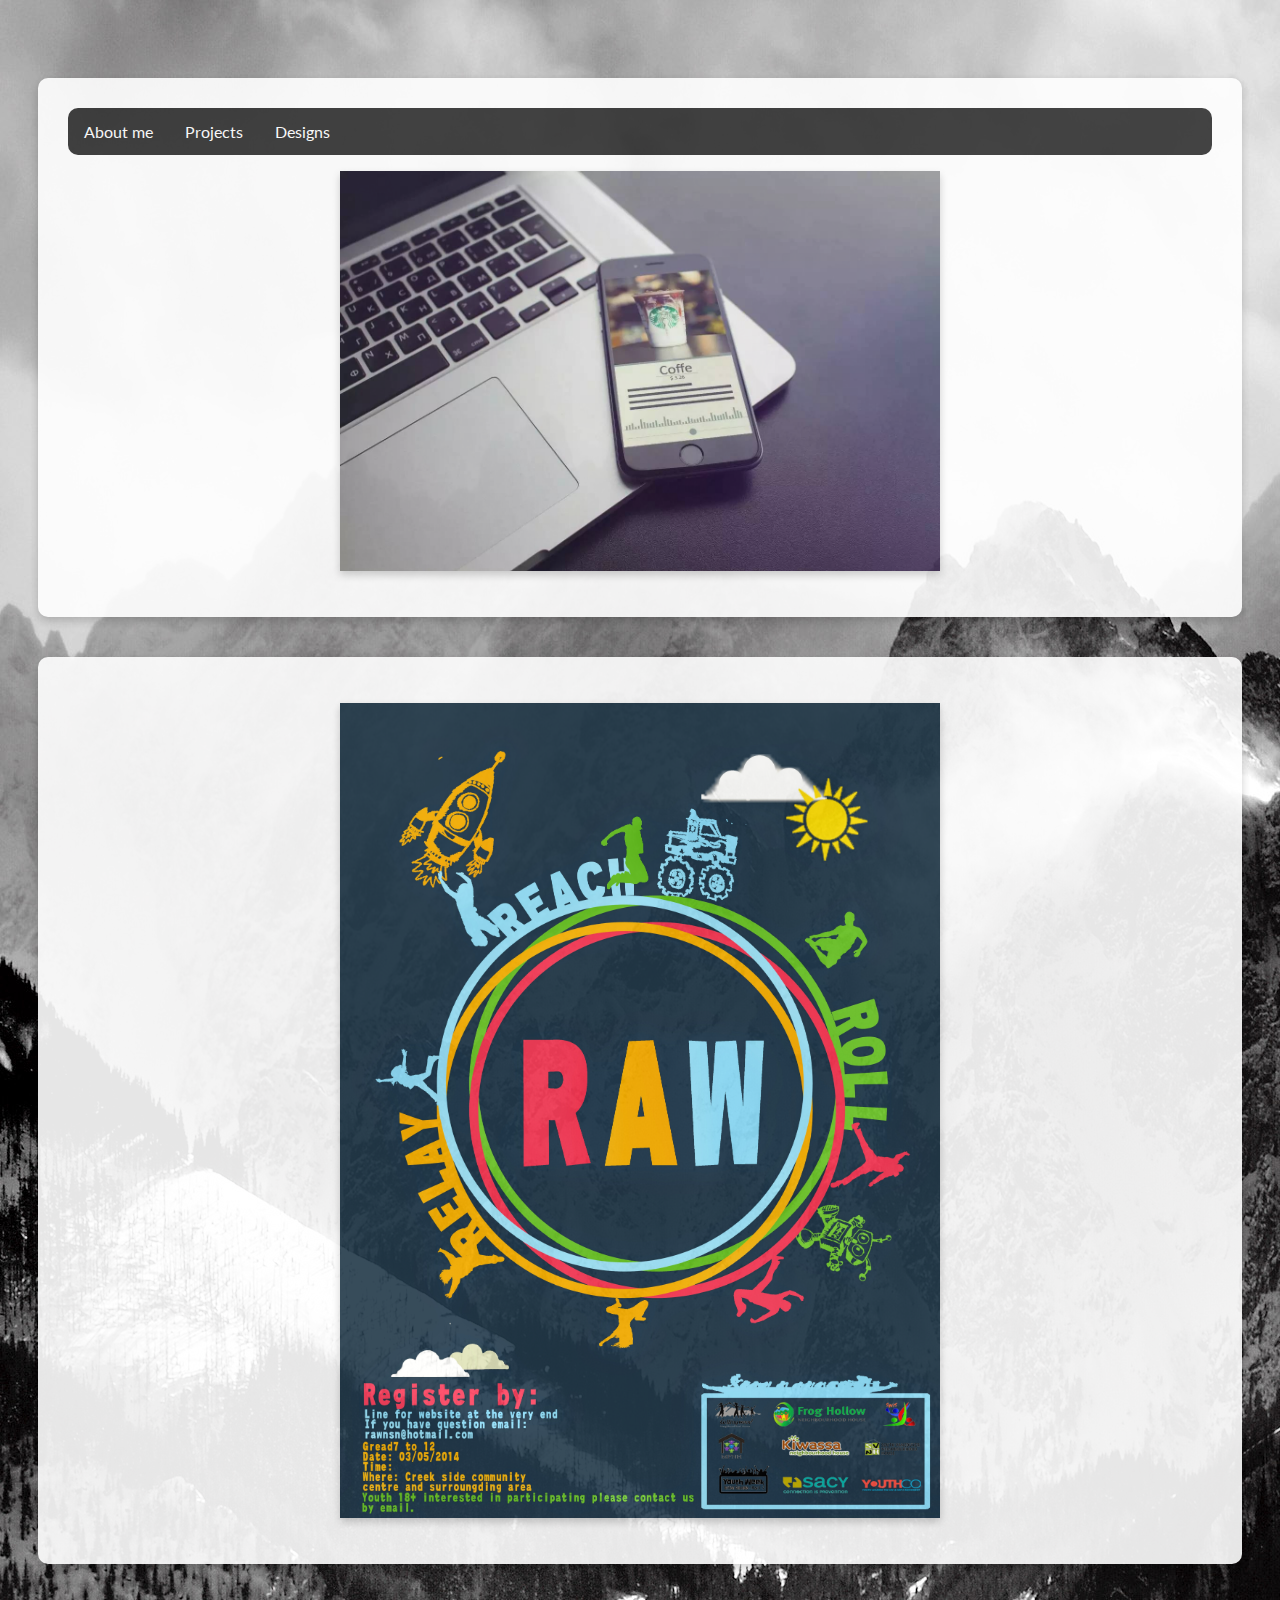
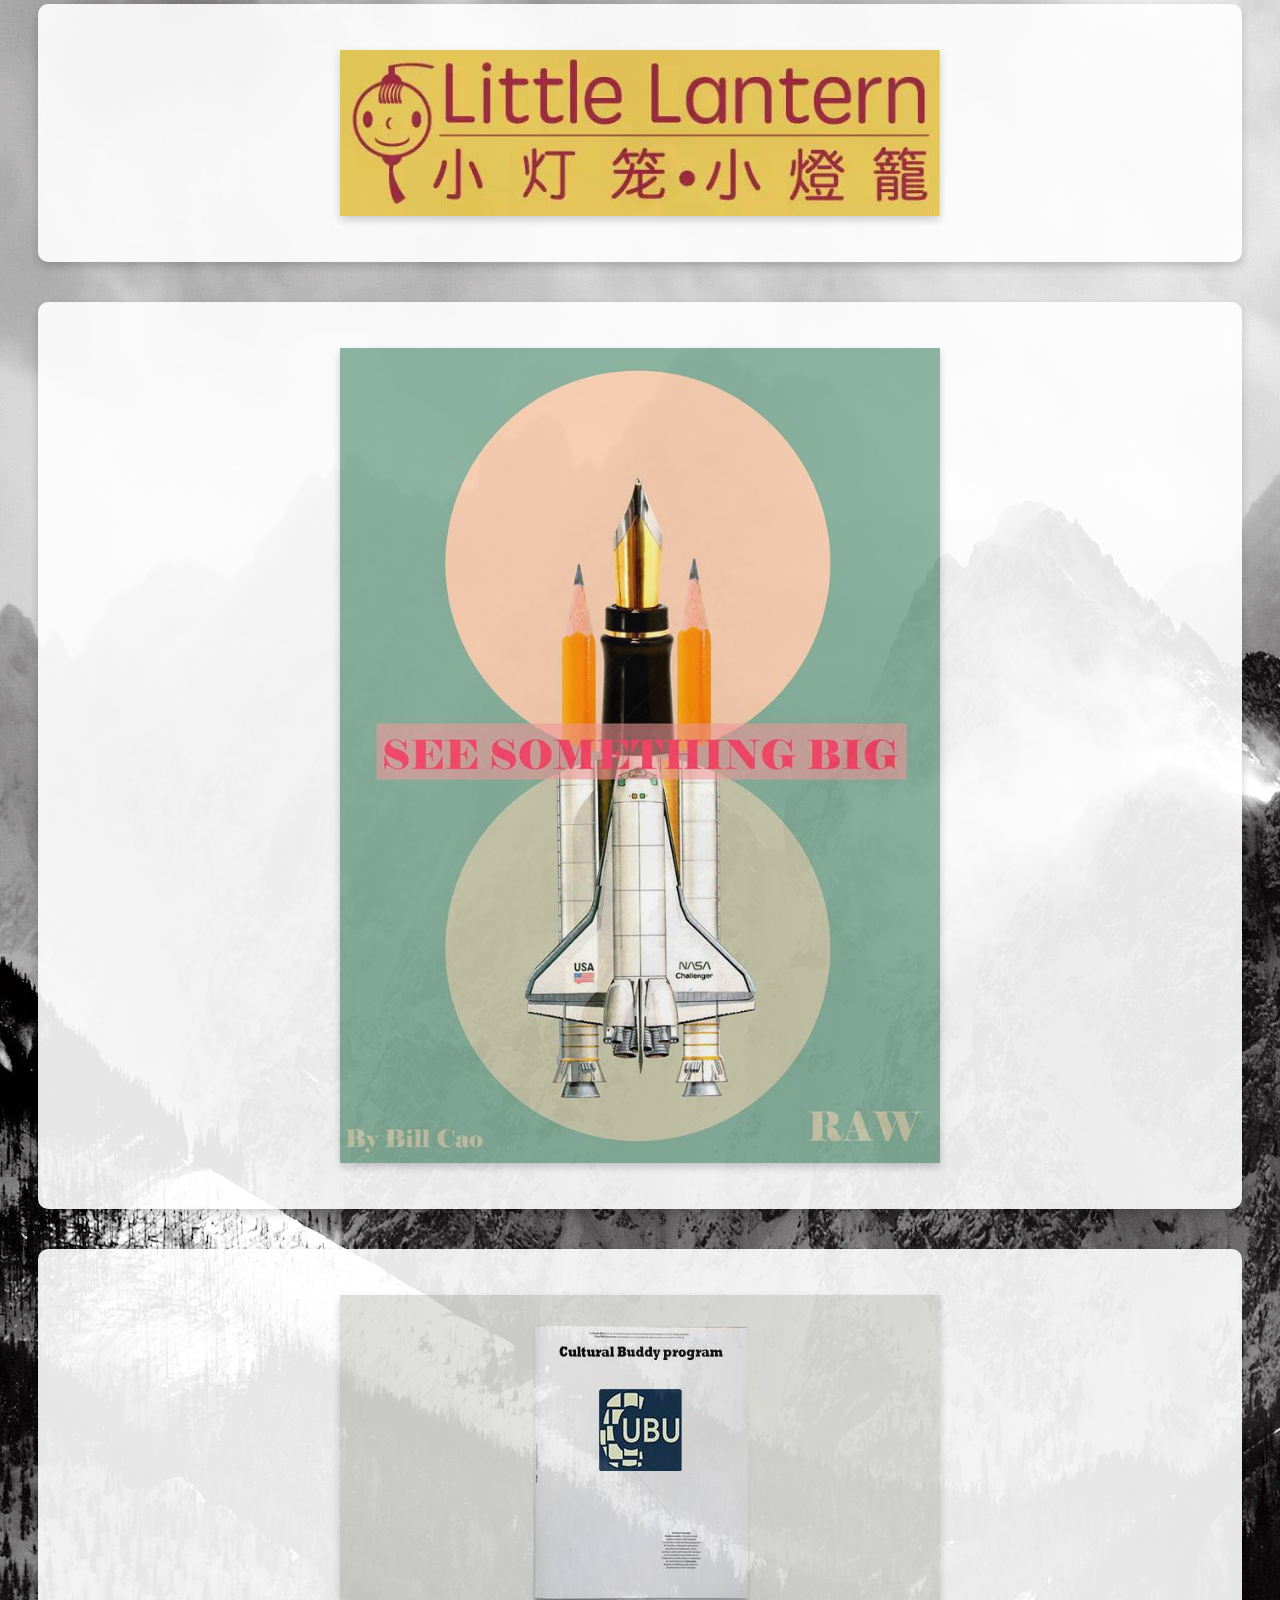
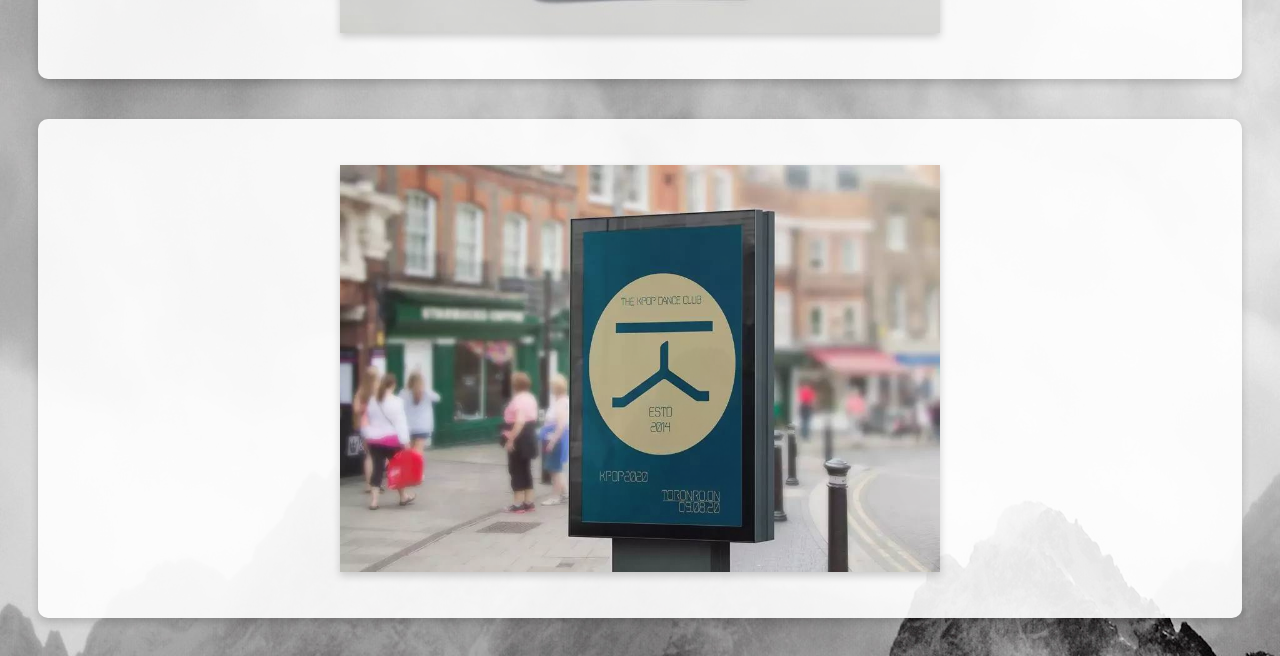
==== designs.html @ 23fff03a "Done" ====
<html>

<head>
    <meta http-equiv="content-type" content="text/html" ; charset="utf-8">
    <meta name="Ye Cao" content="width=device-width, initial-scale=1.0">
    <link rel="stylesheet" href="./assets/css/theme.css" type="text/css">
    <link href="https://fonts.googleapis.com/css?family=Lato" rel="stylesheet">
    <title>Ye Cao - Projects</title>
</head>

<body>

    <div class="cardView">

        <ul>
            <li><a href="index.html">About me</a></li>
            <li><a href="projects.html">Projects</a></li>
            <li><a href="designs.html">Designs</a></li>
        </ul>

        <p class="picContainer">
            <img src="./assets/pics/ga0.jpg" class="demoPic" />
        </p>

    </div>

    <div class="cardView">

        <p class="picContainer">
            <img src="./assets/pics/ga1.jpg" class="demoPic" />
        </p>

    </div>

    <div class="cardView">

        <p class="picContainer">
            <img src="./assets/pics/ga2.jpg" class="demoPic" />
        </p>

    </div>

    <div class="cardView">

        <p class="picContainer">
            <img src="./assets/pics/ga3.jpg" class="demoPic" />
        </p>

    </div>

    <div class="cardView">

        <p class="picContainer">
            <img src="./assets/pics/ga4.jpg" class="demoPic" />
        </p>

    </div>

    <div class="cardView">

        <p class="picContainer">
            <img src="./assets/pics/ga5.jpg" class="demoPic" />
        </p>

    </div>

</body>

</html>
---- assets/css/theme.css ----
body {
    background-image: url("../pics/bg.jpg");
    padding: 30px;
    background-color: white;
    font-family: 'Lato', sans-serif;
}

ul {
    border-radius: 10px;
    list-style-type: none;
    margin: 0;
    padding: 0;
    overflow: hidden;
    background: #333;
}

li {
    float: left;
}

li a {
    display: block;
    color: white;
    text-align: center;
    padding: 14px 16px;
    text-decoration: none;
}

li a:hover {
    background-color: #111;
}

.cardView {
    width = 80%;
    margin: 0 auto;
    margin-top: 40px;
    box-shadow: 0 4px 8px 0 rgba(0,0,0,0.2);
    transition: 0.3s;
    padding: 30px;
    background-color: white;
    border-radius: 10px;
    overflow: hidden;
    opacity: 0.9;
}

.cardView:hover {
    box-shadow: 0 16px 32px 0 rgba(0, 0, 0, 0.2);
}

#profile_photo {
    max-width: 250px;
    width: 100%;
    height: auto;
    border-radius: 20px;
    box-shadow: 0 4px 8px 0 rgba(0,0,0,0.2);
}

.picContainer {
    text-align: center;
}

h1 {
    text-align: center;
}

.youtube {
    align-self: center;
}

iframe {
    display: block;
    margin: auto;
}

.demoPic {
    max-width: 600px;
    width: 100%;
    height: auto;
    box-shadow: 0 4px 8px 0 rgba(0,0,0,0.2);
}
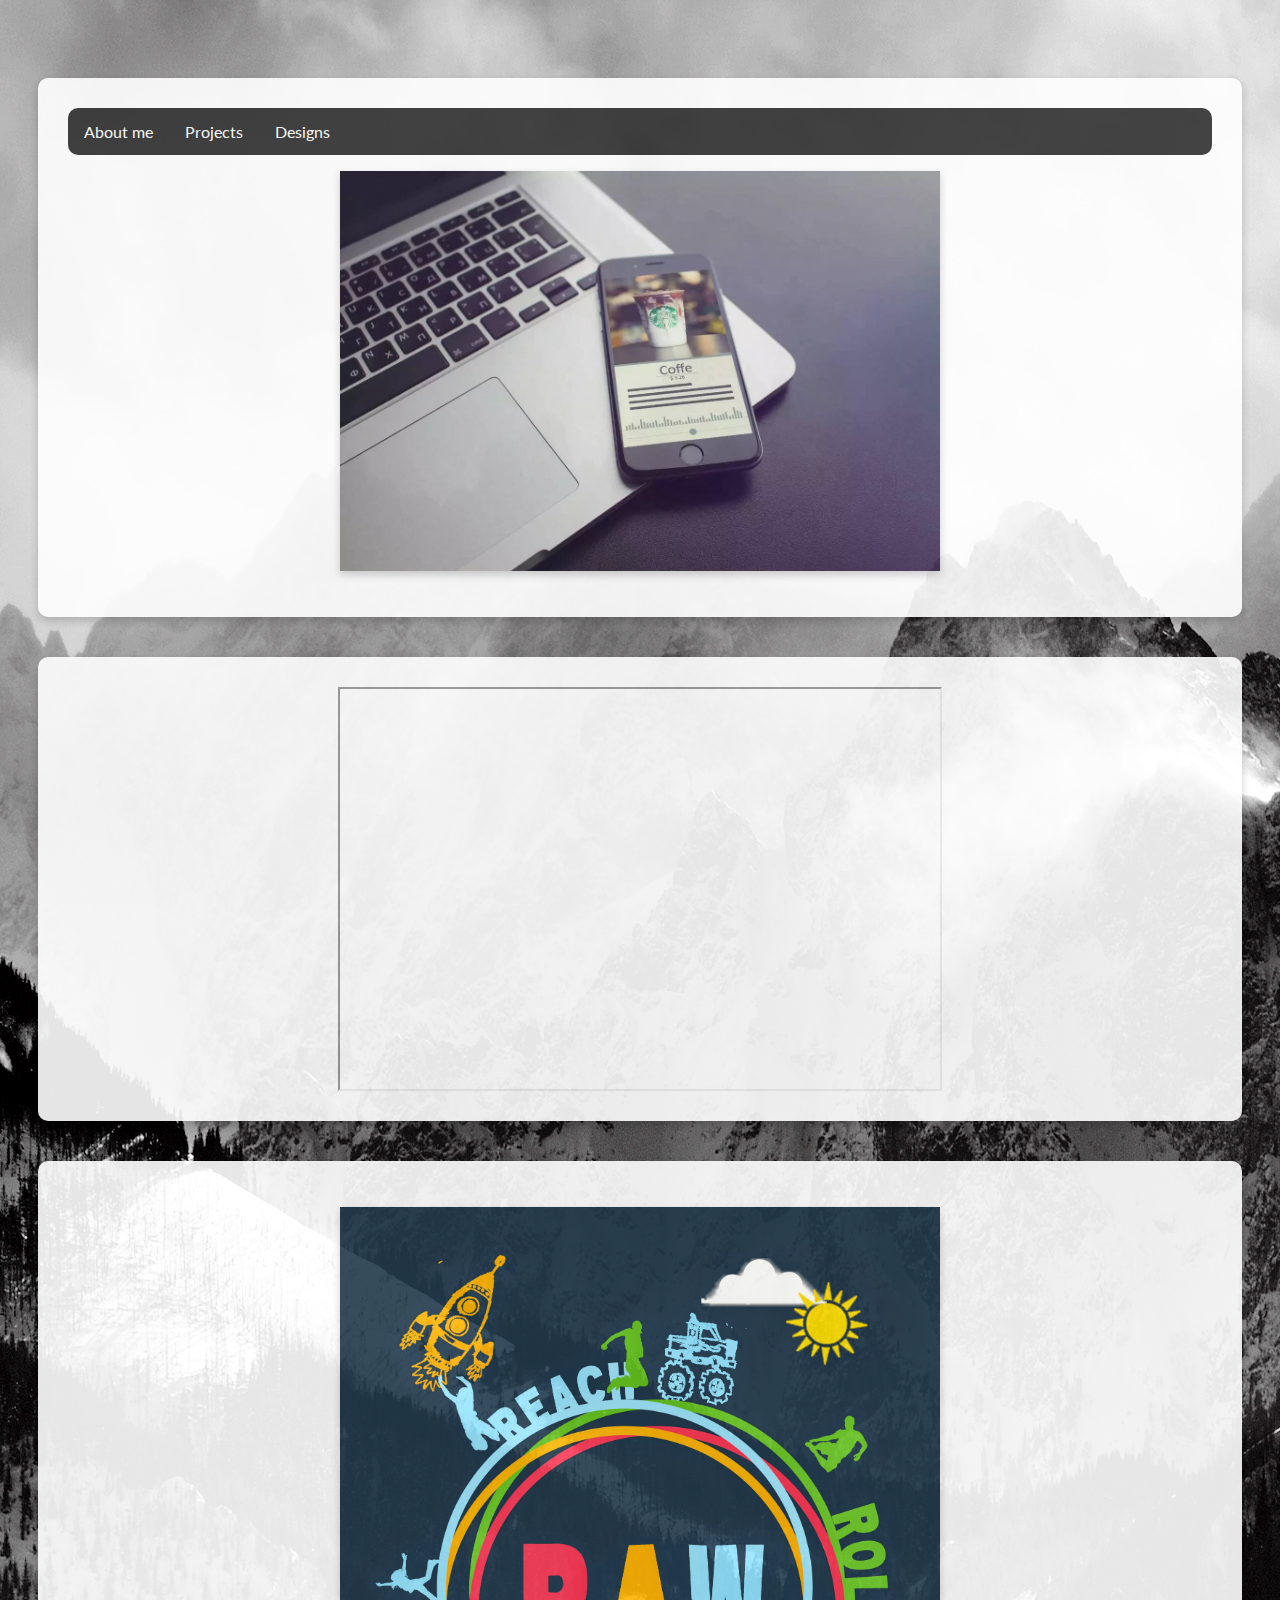
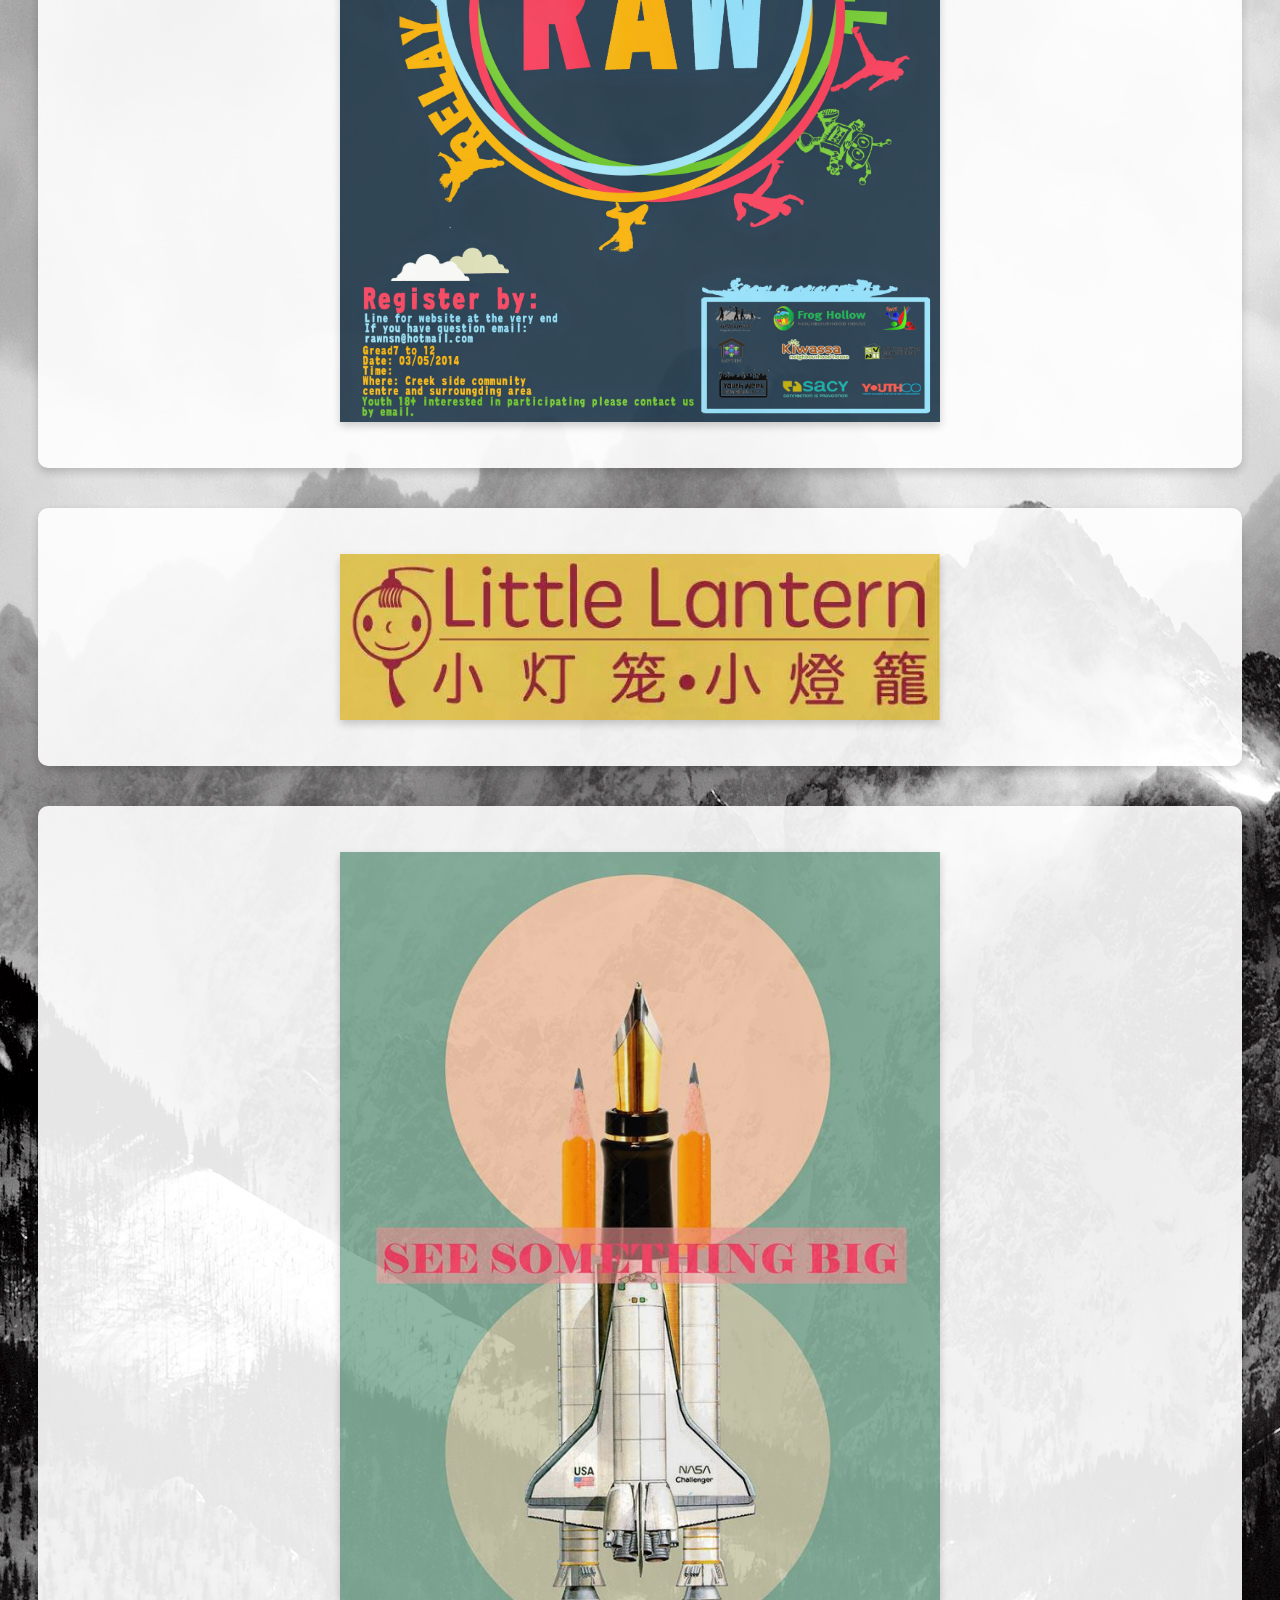
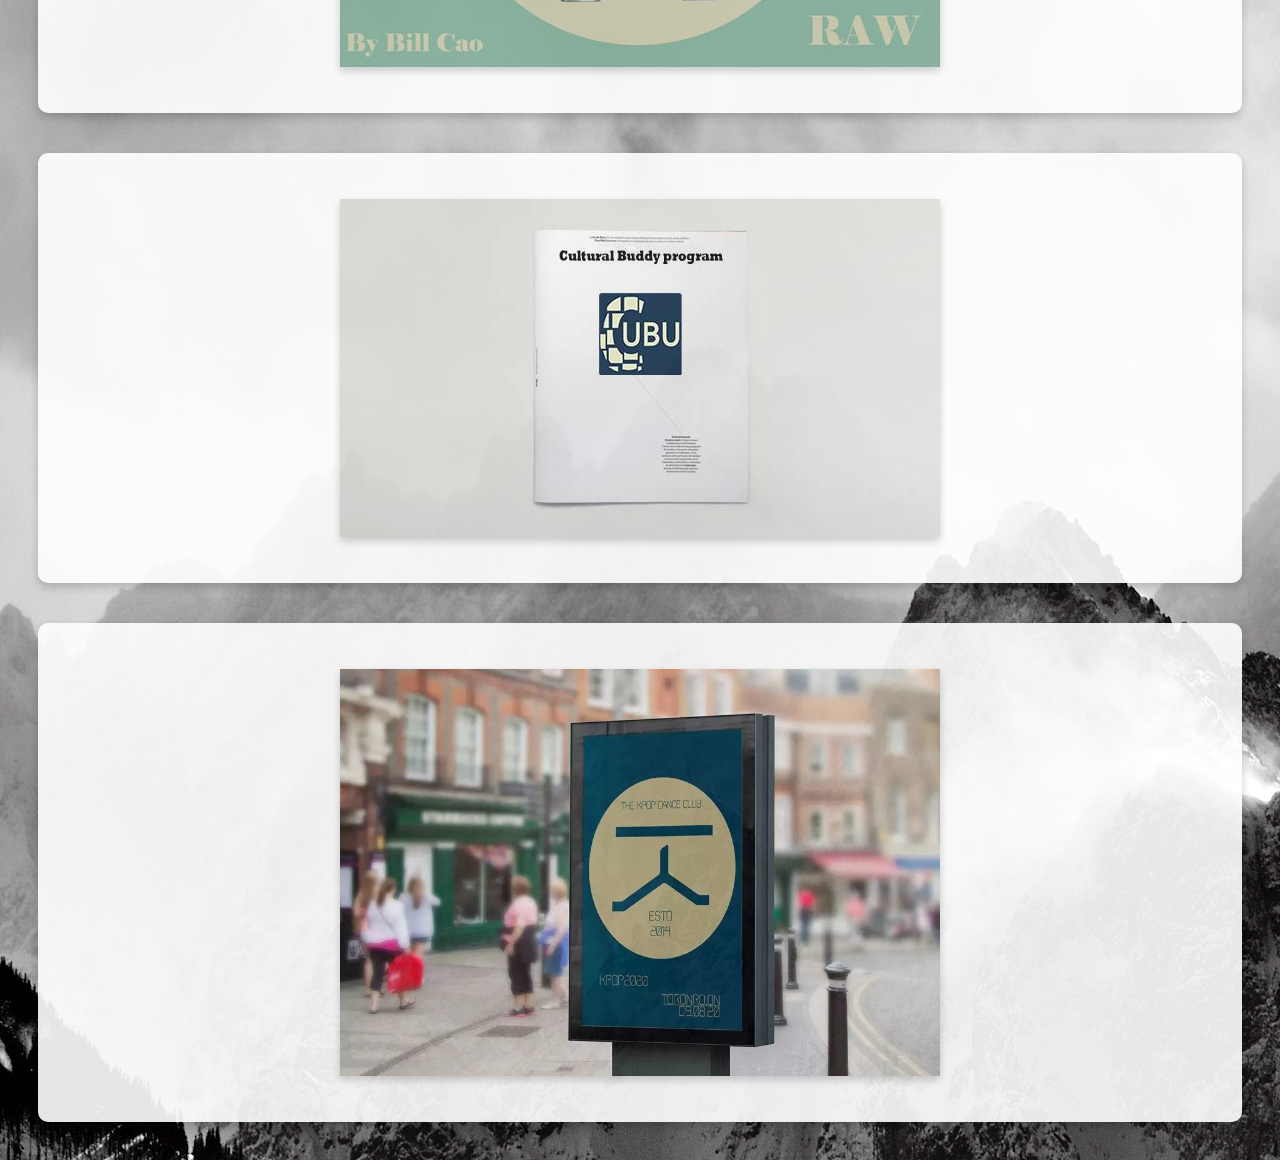
==== commit 5d10522d: "Add Ezmakecoffee.com and BRBP Concept video" ====
--- a/designs.html
+++ b/designs.html
@@ -21,6 +21,12 @@
         <p class="picContainer">
             <img src="./assets/pics/ga0.jpg" class="demoPic" />
         </p>
+
+    </div>
+
+    <div class="cardView">
+
+        <iframe width="600" height="400" src="https://www.youtube.com/embed/5aZlnwSpGQo"></iframe>
 
     </div>
 
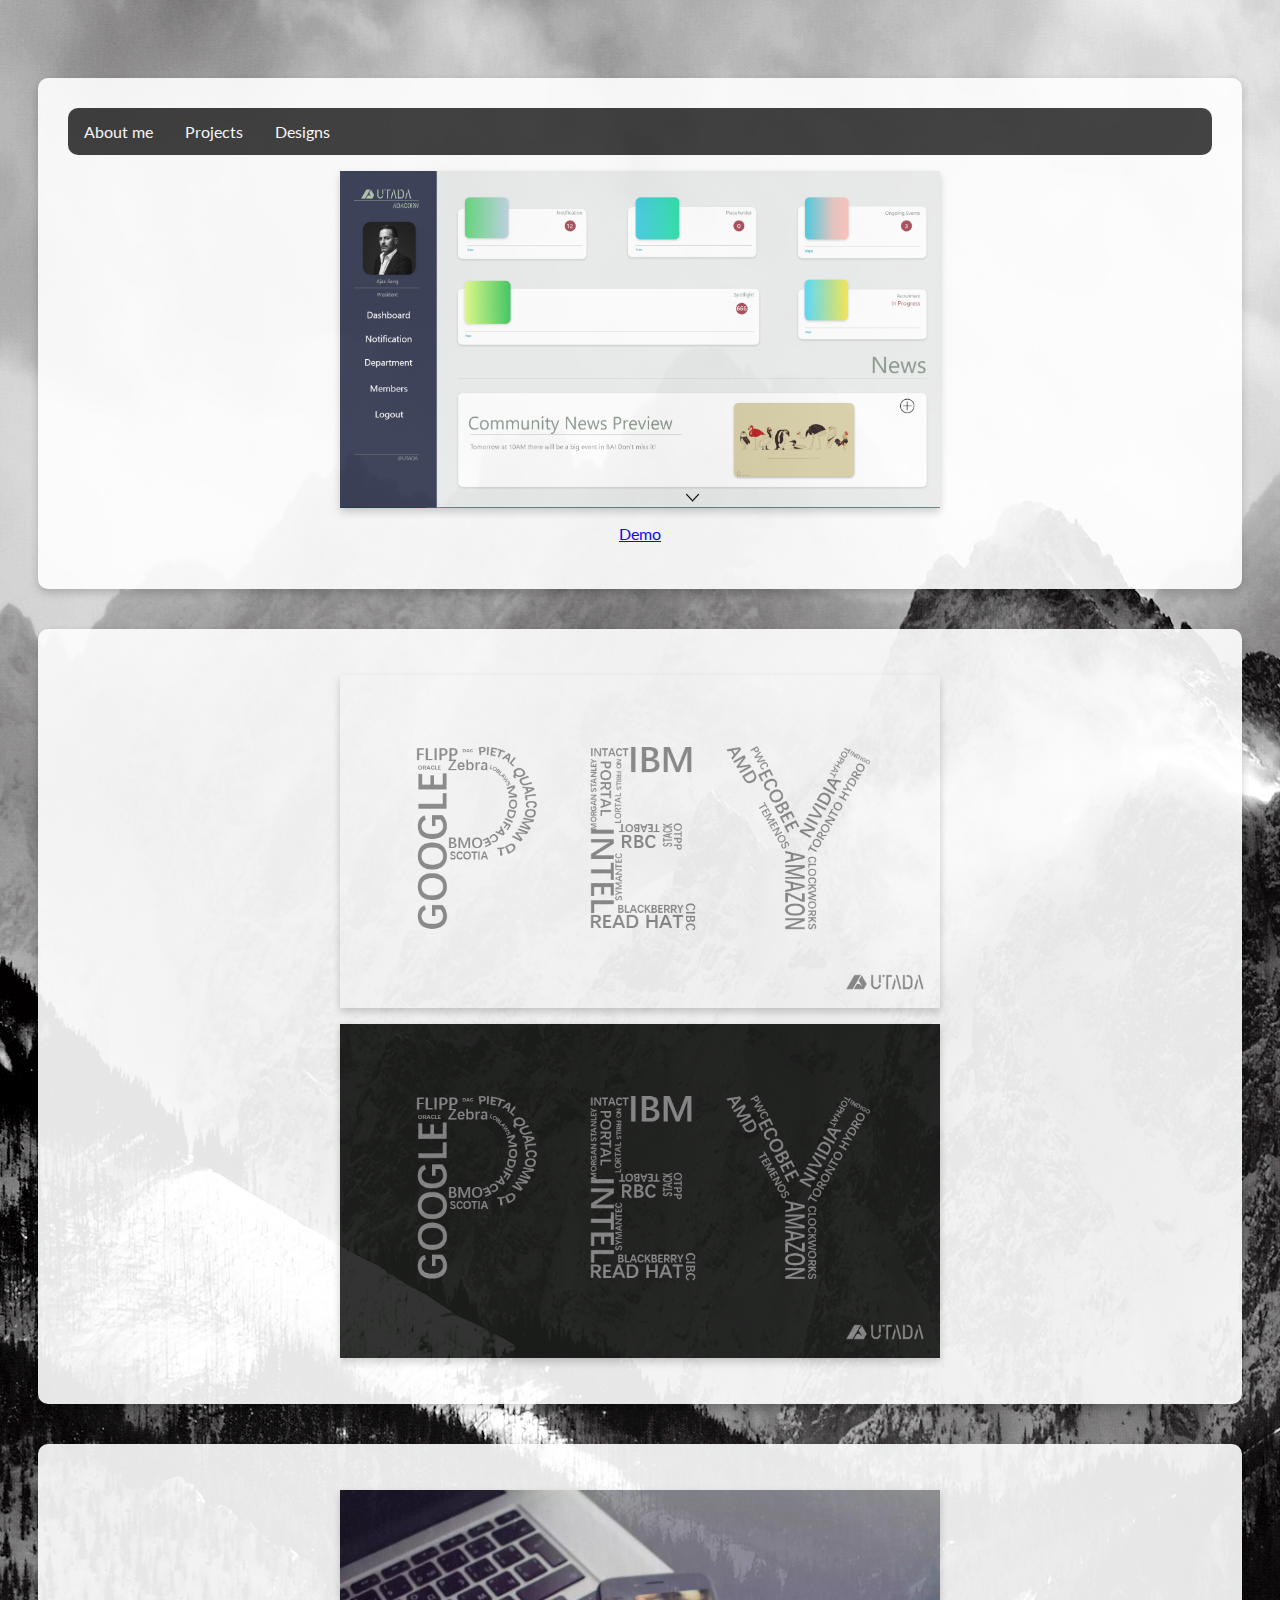
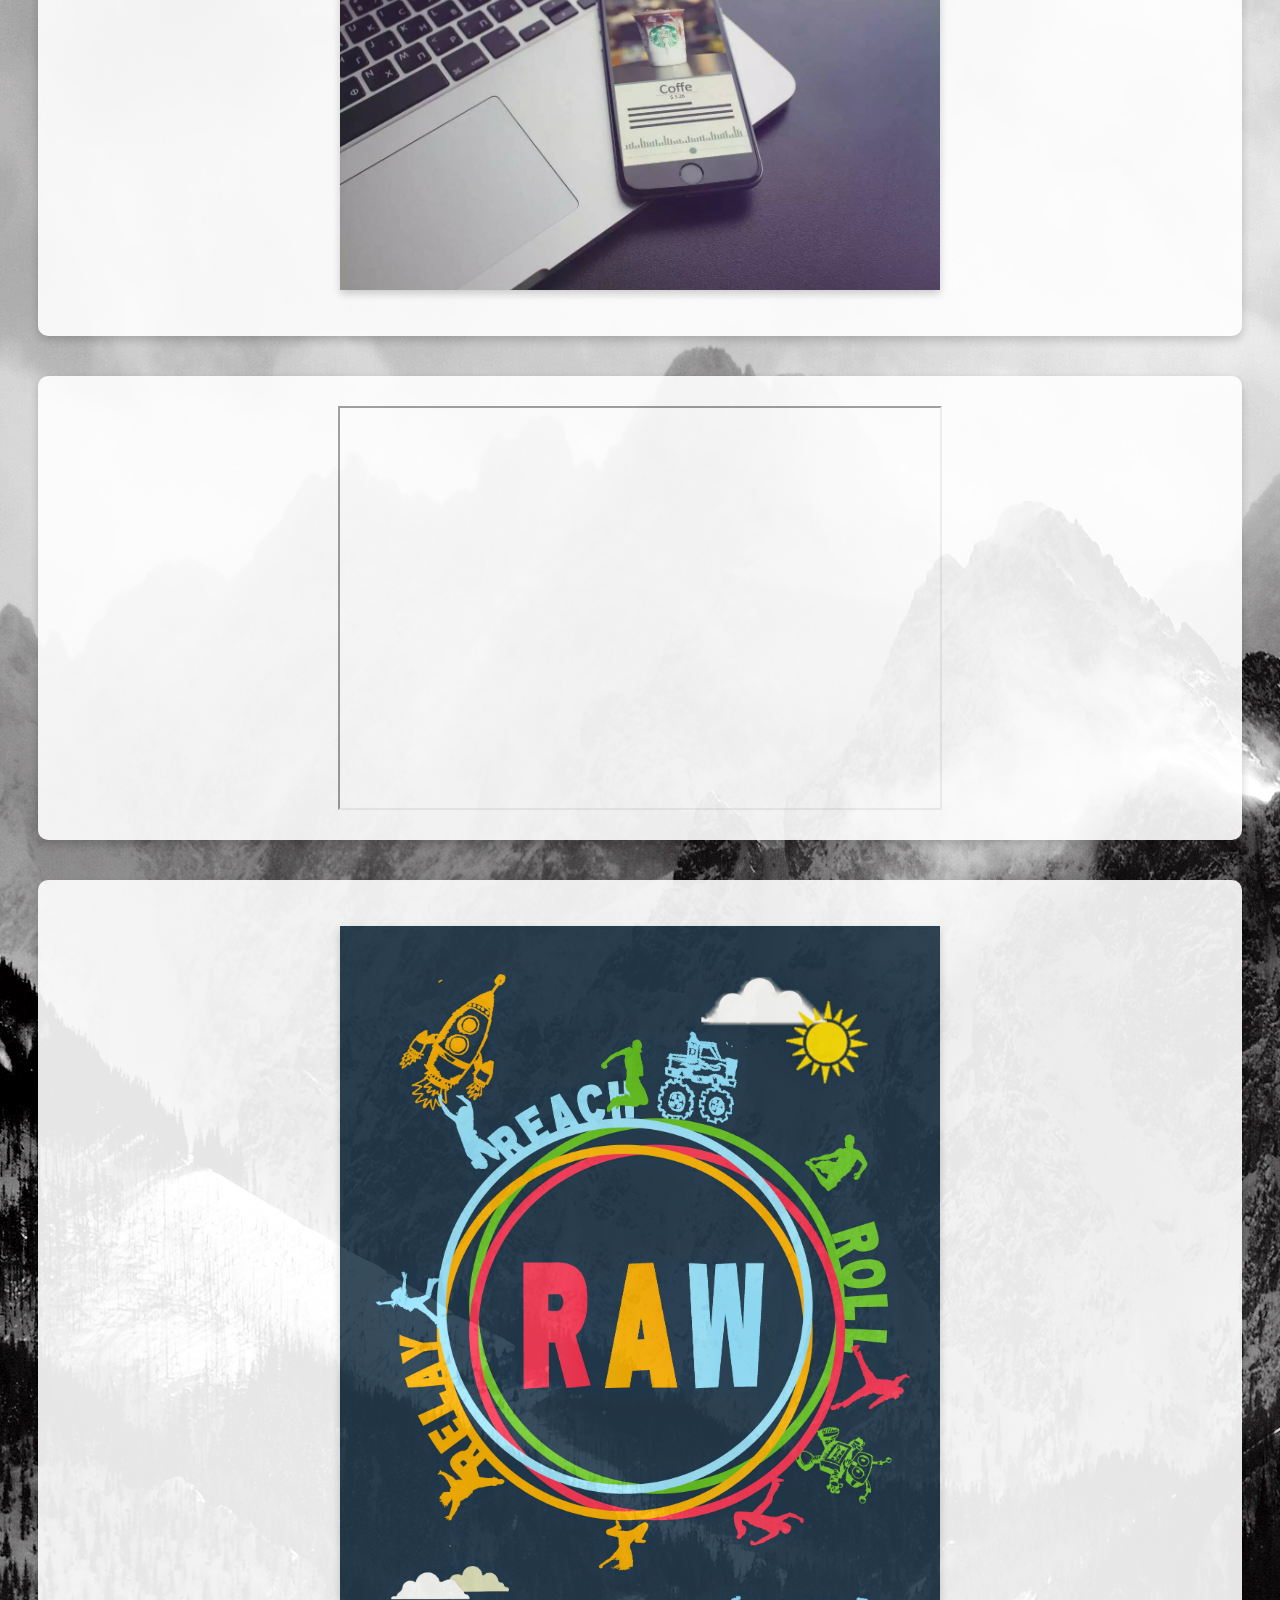
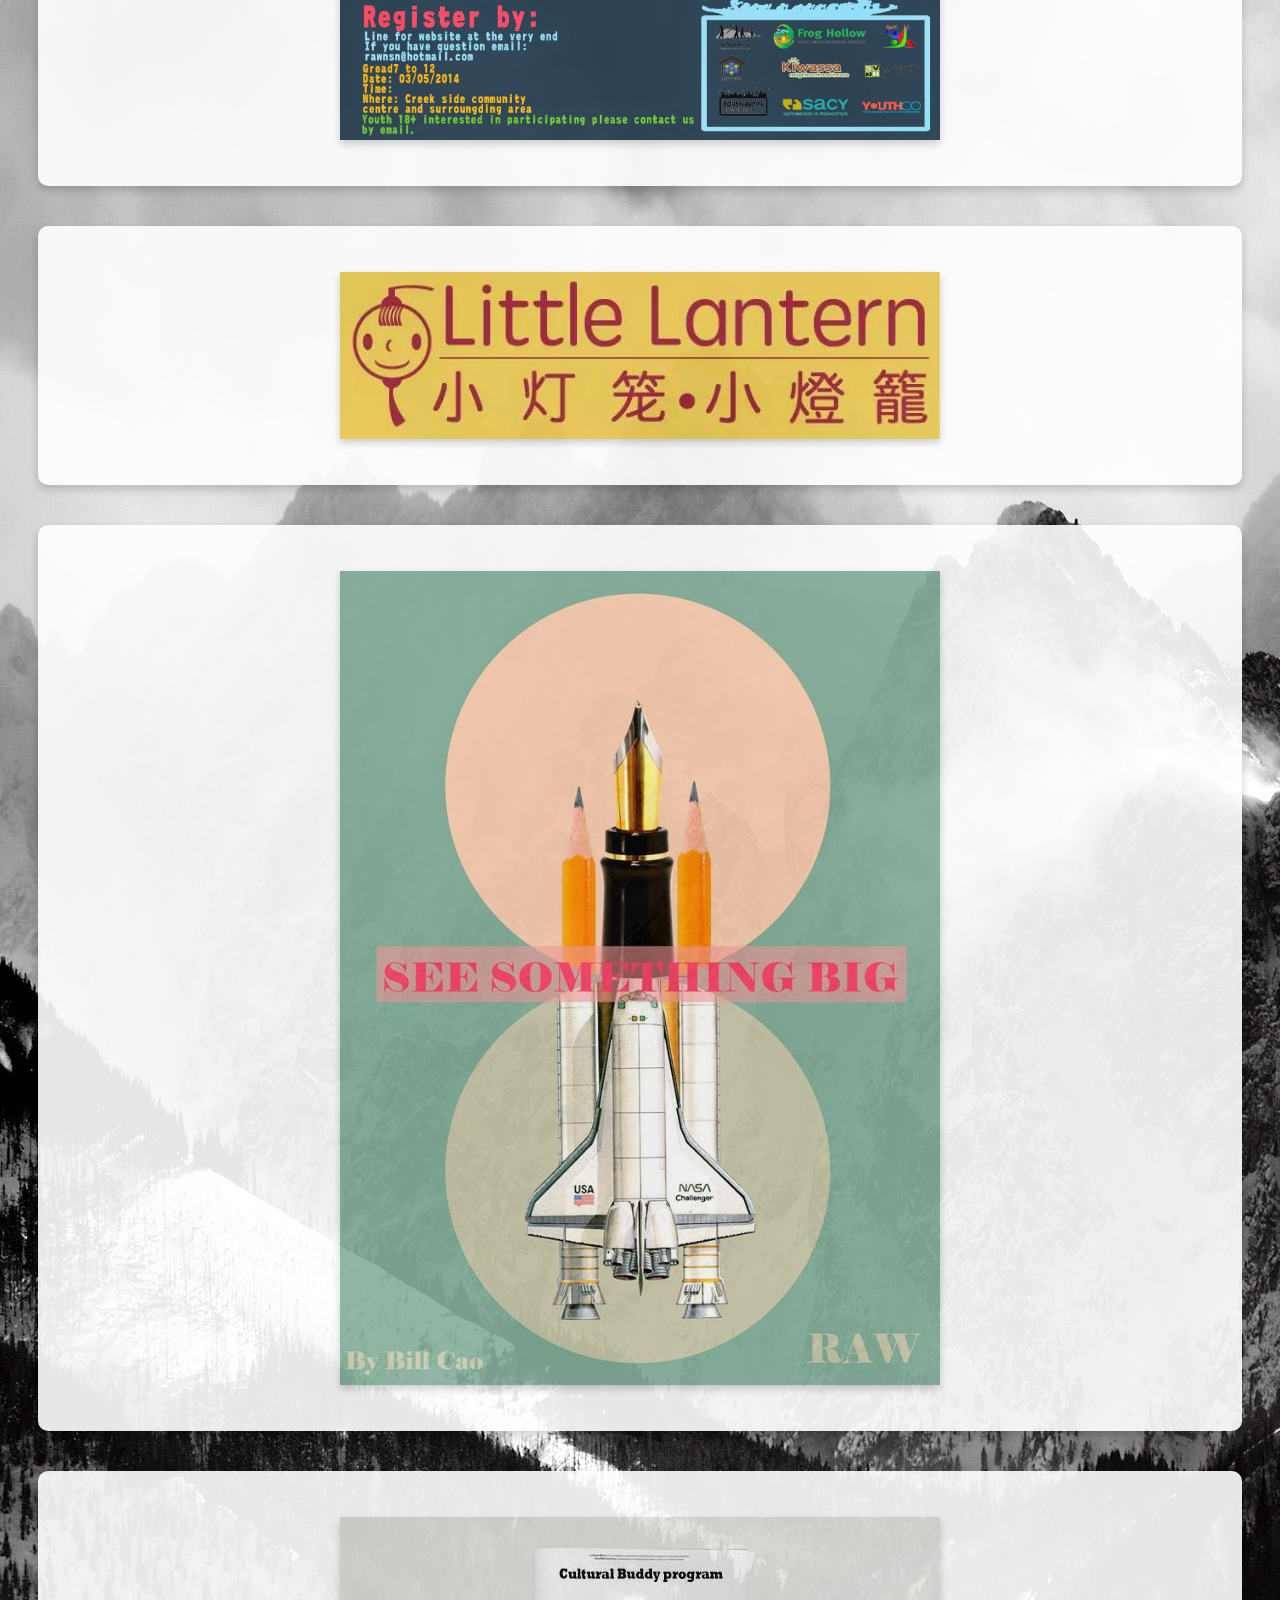
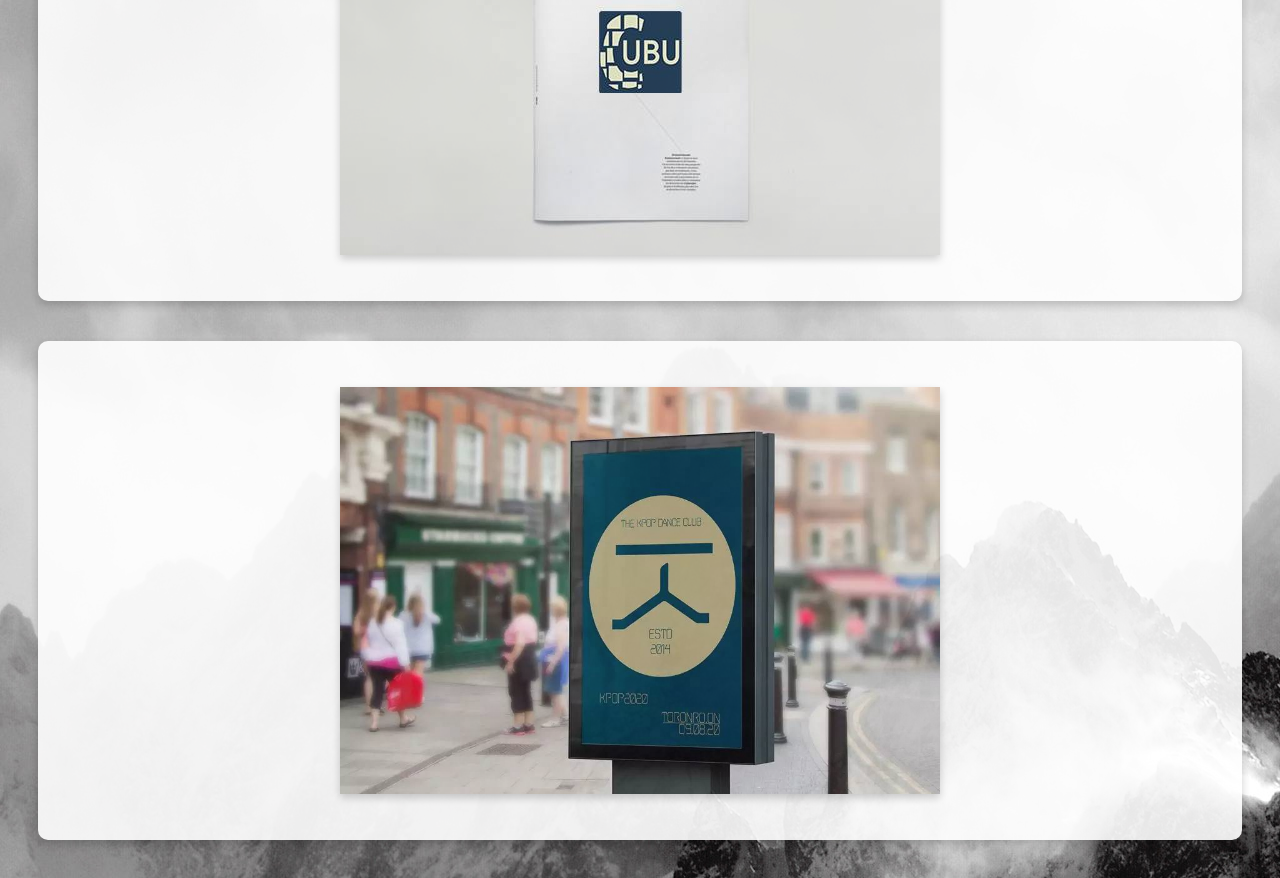
==== commit 8a4fdf81: "Add design works" ====
--- a/designs.html
+++ b/designs.html
@@ -17,6 +17,28 @@
             <li><a href="projects.html">Projects</a></li>
             <li><a href="designs.html">Designs</a></li>
         </ul>
+
+        <p class="picContainer">
+            <img src="./assets/pics/adacorn_design.PNG" class="demoPic" />
+        </p>
+
+        <p class="picContainer"><a href="https://xd.adobe.com/view/f3ebd94a-d7ed-4ad8-ba3f-9bf287de9af9">Demo</a></p>
+
+    </div>
+
+    <div class="cardView">
+
+        <p class="picContainer">
+            <img src="./assets/pics/PEY_WHITE.png" class="demoPic" />
+        </p>
+
+        <p class="picContainer">
+            <img src="./assets/pics/PEY_BLACK.png" class="demoPic" />
+        </p>
+
+    </div>
+
+    <div class="cardView">
 
         <p class="picContainer">
             <img src="./assets/pics/ga0.jpg" class="demoPic" />
